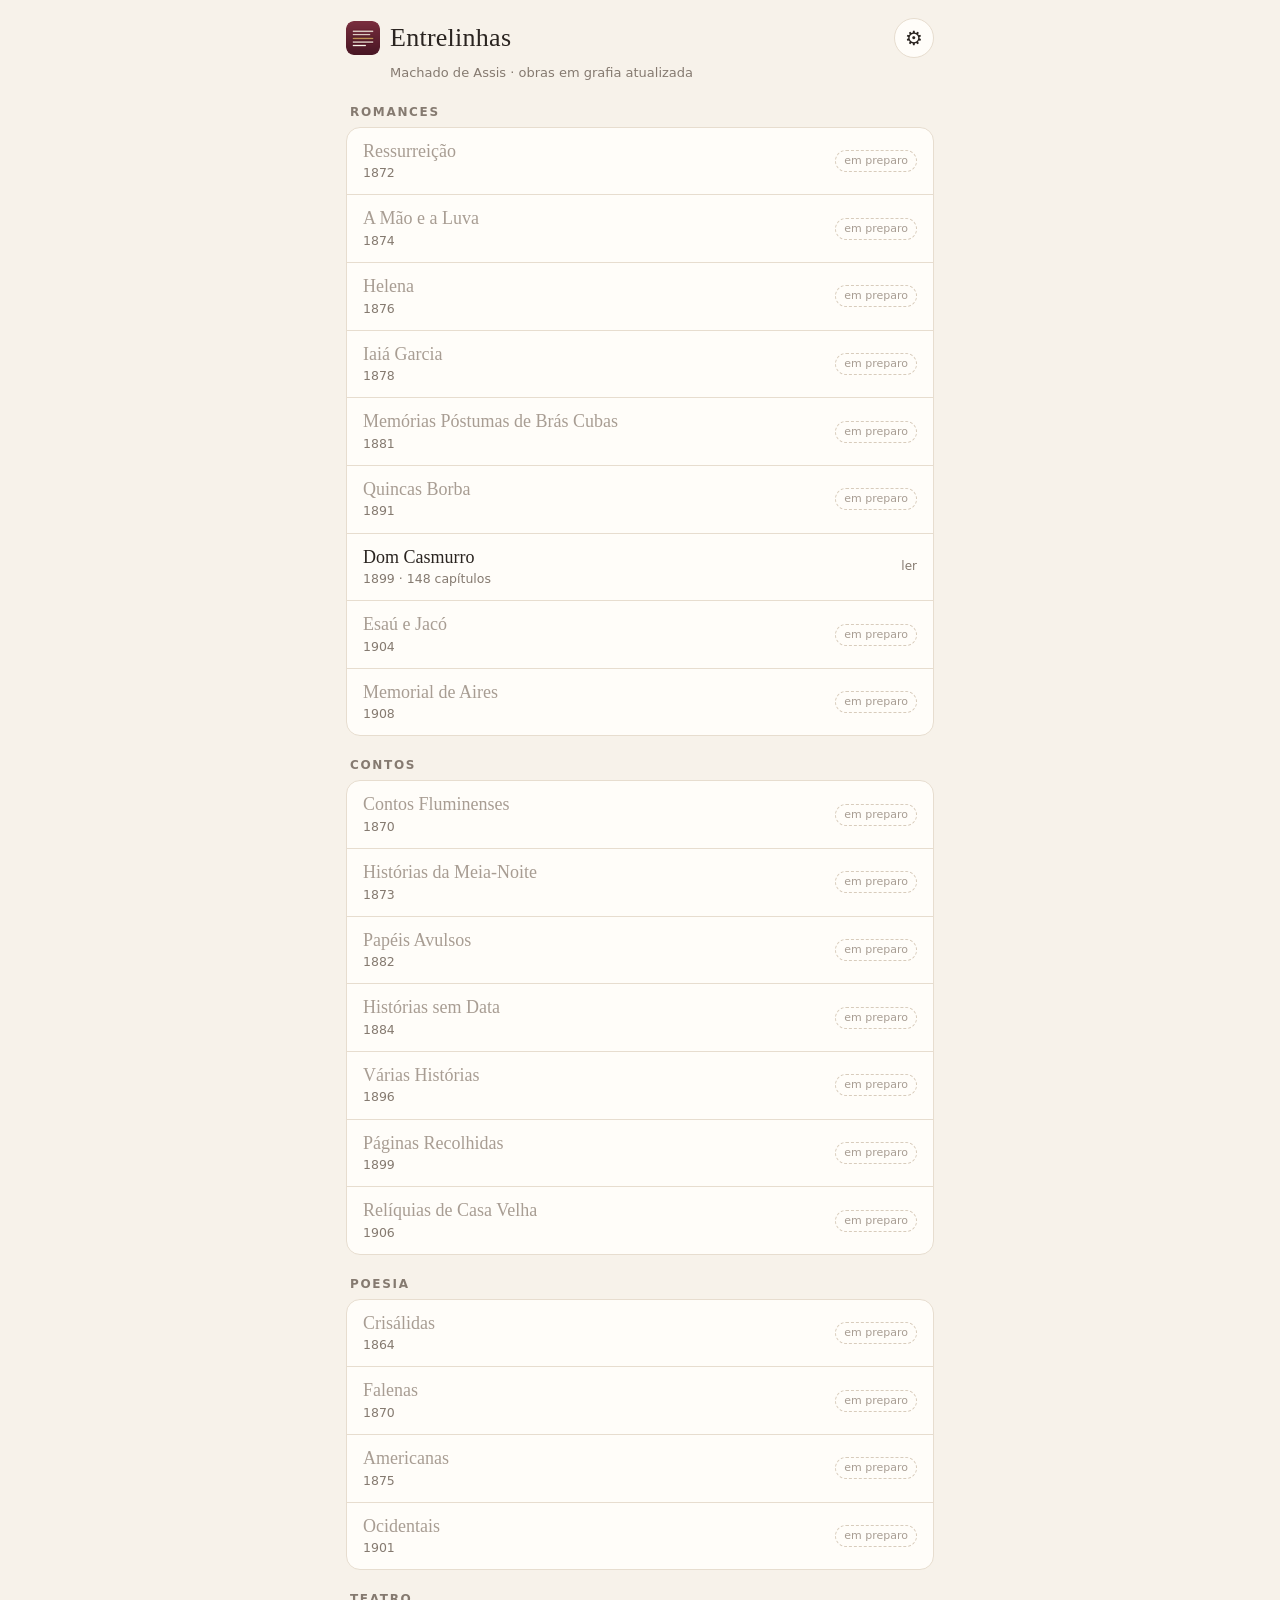
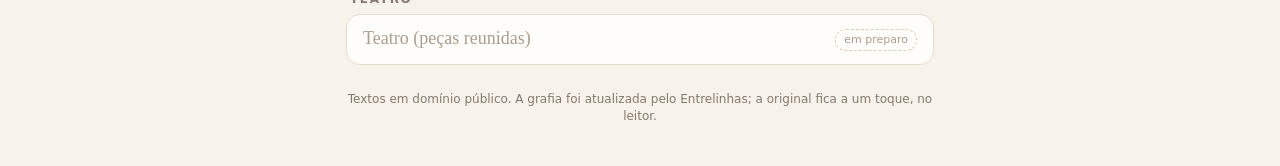
==== index.html @ 1a3f2569 "Entrelinhas 1.0 com Dom Casmurro" ====
<!DOCTYPE html>
<html lang="pt-BR">
<head>
<meta charset="UTF-8">
<meta name="viewport" content="width=device-width, initial-scale=1, viewport-fit=cover">
<meta name="apple-mobile-web-app-capable" content="yes">
<meta name="mobile-web-app-capable" content="yes">
<meta name="apple-mobile-web-app-title" content="Entrelinhas">
<meta name="apple-mobile-web-app-status-bar-style" content="default">
<meta name="theme-color" content="#6e2a3a">
<link rel="apple-touch-icon" href="icons/app-180.png">
<link rel="icon" href="icons/icon32.png">
<link rel="manifest" href="manifest.webmanifest">
<title>Entrelinhas</title>
<link rel="stylesheet" href="home.css">
</head>
<body>
<main>
  <header class="head">
    <h1><img class="logo" src="icons/icon48.png" alt="">Entrelinhas</h1>
    <a class="icon" href="options.html" title="Ajustes" aria-label="Ajustes">⚙</a>
  </header>
  <p class="sub">Machado de Assis · obras em grafia atualizada</p>

  <section id="cont" class="cont" hidden>
    <div class="label">Continuar lendo</div>
    <div class="ctitle" id="contTitle"></div>
    <div class="cwhere" id="contWhere"></div>
    <div class="bar"><div id="contBar"></div></div>
    <button id="contBtn" class="primary">Continuar</button>
  </section>

  <div id="shelves"></div>
  <p class="foot">Textos em domínio público. A grafia foi atualizada pelo Entrelinhas; a original fica a um toque, no leitor.</p>
</main>
<script src="web-shim.js"></script>
<script src="i18n.js"></script>
<script src="lang/pt.js"></script>
<script src="library.js"></script>
<script src="home.js"></script>
</body>
</html>
---- home.css ----
:root { --bg: #f7f2ea; --card: #fffdf9; --fg: #2a2420; --muted: #857a70; --accent: #7b2e3e; --rule: #e7ddcf; --gold: #c99a45; }
* { box-sizing: border-box; }
html { -webkit-text-size-adjust: 100%; -webkit-tap-highlight-color: transparent; }
body { margin: 0; background: var(--bg); color: var(--fg); font: 15px/1.45 system-ui, -apple-system, "Segoe UI", sans-serif; }
main { max-width: 620px; margin: 0 auto; padding: calc(18px + env(safe-area-inset-top)) 16px calc(28px + env(safe-area-inset-bottom)); }
.head { display: flex; justify-content: space-between; align-items: center; }
h1 { display: flex; align-items: center; gap: 10px; margin: 0; font: 400 26px "Iowan Old Style", "Palatino Linotype", Palatino, Georgia, serif; letter-spacing: .01em; }
.logo { width: 34px; height: 34px; border-radius: 8px; }
.icon { text-decoration: none; color: var(--fg); font-size: 20px; border: 1px solid var(--rule); border-radius: 50%; width: 40px; height: 40px; display: inline-flex; align-items: center; justify-content: center; background: var(--card); }
.sub { margin: 6px 0 18px 44px; color: var(--muted); font-size: 13px; }
.label { font-size: 11px; text-transform: uppercase; letter-spacing: .12em; color: var(--accent); font-weight: 700; }
.cont { background: var(--card); border: 1px solid var(--rule); border-radius: 16px; padding: 16px 18px 18px; margin-bottom: 22px; box-shadow: 0 1px 3px rgba(60, 30, 20, .06); }
.ctitle { font: 400 24px/1.2 "Iowan Old Style", "Palatino Linotype", Palatino, Georgia, serif; margin: 6px 0 2px; }
.cwhere { color: var(--muted); font-size: 14px; }
.bar { height: 5px; background: #eadfce; border-radius: 3px; margin: 12px 0 14px; overflow: hidden; }
.bar div { height: 100%; width: 0; background: linear-gradient(90deg, var(--accent), #a8495b); border-radius: 3px; }
button { font: inherit; cursor: pointer; border-radius: 10px; border: 1px solid var(--rule); background: var(--card); color: var(--fg); padding: 9px 14px; }
button.primary { background: var(--accent); border-color: var(--accent); color: #fff; font-weight: 600; width: 100%; padding: 11px; }
h2 { font: 600 12px system-ui, sans-serif; text-transform: uppercase; letter-spacing: .14em; color: var(--muted); margin: 22px 4px 8px; }
.shelf { background: var(--card); border: 1px solid var(--rule); border-radius: 14px; overflow: hidden; }
.work { display: flex; align-items: center; gap: 12px; width: 100%; text-align: left; border: 0; border-radius: 0; padding: 12px 16px; background: none; }
.work + .work { border-top: 1px solid var(--rule); }
.work:not(:disabled):hover { background: #f6efe4; }
.work:disabled { cursor: default; }
.wt { flex: 1; min-width: 0; }
.wname { font: 400 18px/1.25 "Iowan Old Style", "Palatino Linotype", Palatino, Georgia, serif; }
.work:disabled .wname { color: #a89d93; }
.wmeta { font-size: 12.5px; color: var(--muted); margin-top: 2px; }
.wstat { flex: none; font-size: 12px; color: var(--muted); text-align: right; }
.wstat.on { color: var(--accent); font-weight: 600; }
.ring { --p: 0; width: 34px; height: 34px; border-radius: 50%; flex: none; background: conic-gradient(var(--accent) calc(var(--p) * 1%), #eadfce 0); display: grid; place-items: center; }
.ring::after { content: ""; width: 26px; height: 26px; border-radius: 50%; background: var(--card); }
.soon { font-size: 11px; color: #a89d93; border: 1px dashed #d8ccbc; border-radius: 999px; padding: 2px 8px; flex: none; }
.foot { color: var(--muted); font-size: 12px; text-align: center; margin-top: 26px; }
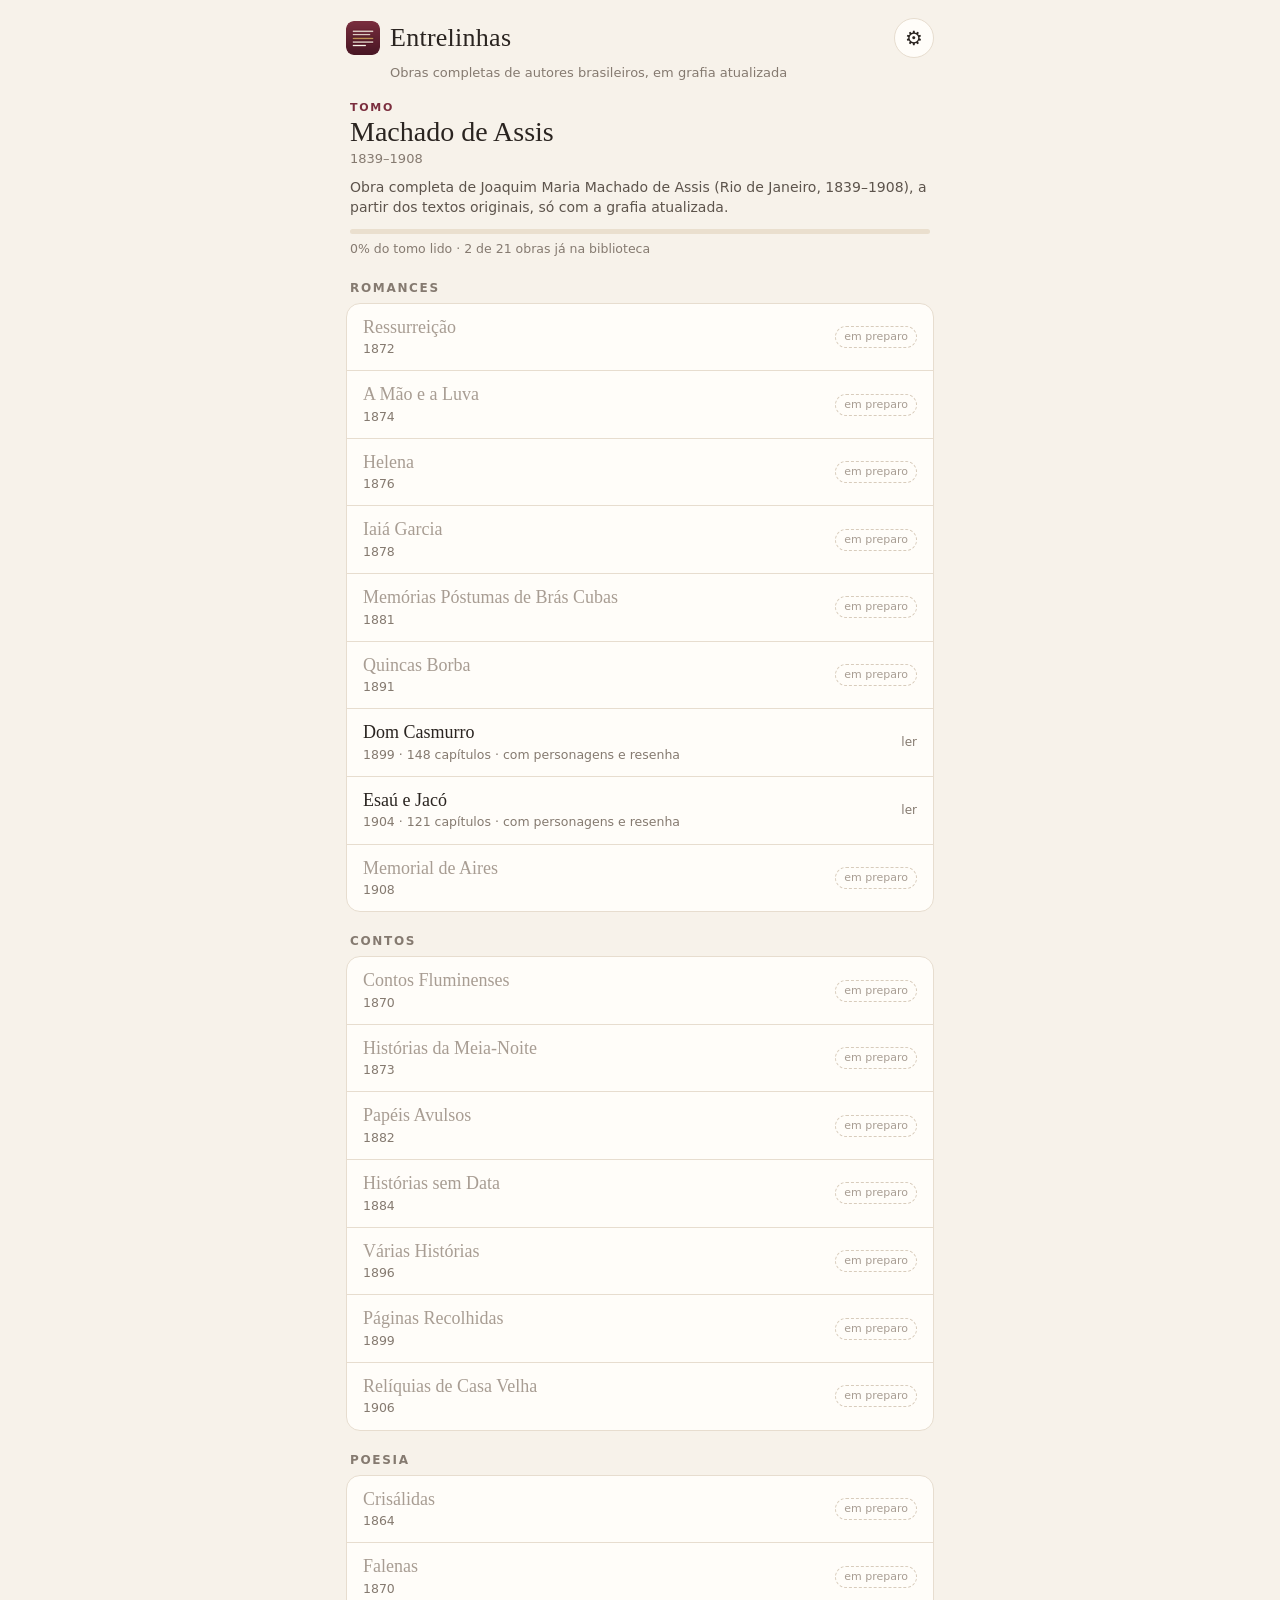
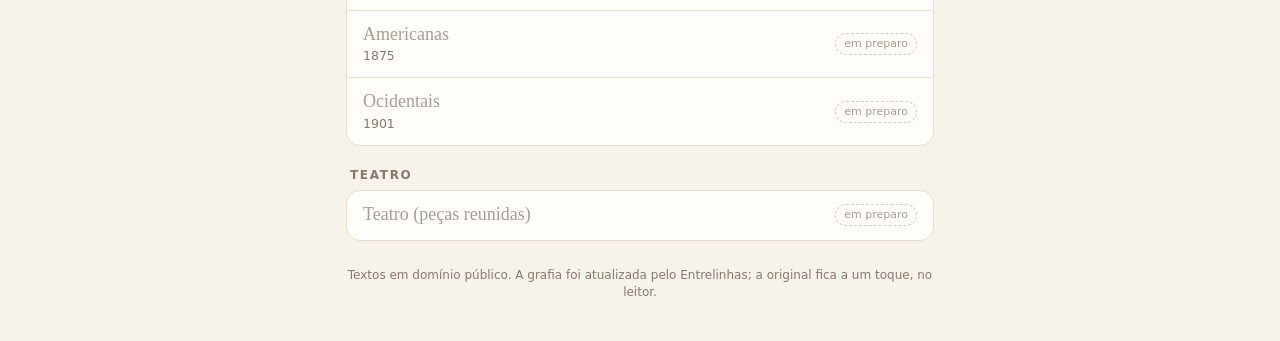
==== commit 9dcb3a6f: "Entrelinhas 1.4.0" ====
--- a/index.html
+++ b/index.html
@@ -20,7 +20,7 @@
     <h1><img class="logo" src="icons/icon48.png" alt="">Entrelinhas</h1>
     <a class="icon" href="options.html" title="Ajustes" aria-label="Ajustes">⚙</a>
   </header>
-  <p class="sub">Machado de Assis · obras em grafia atualizada</p>
+  <p class="sub">Obras completas de autores brasileiros, em grafia atualizada</p>
 
   <section id="cont" class="cont" hidden>
     <div class="label">Continuar lendo</div>
@@ -30,6 +30,8 @@
     <button id="contBtn" class="primary">Continuar</button>
   </section>
 
+  <nav id="tomoTabs" class="tomotabs" hidden></nav>
+  <section id="tomoHead" class="tomohead"></section>
   <div id="shelves"></div>
   <p class="foot">Textos em domínio público. A grafia foi atualizada pelo Entrelinhas; a original fica a um toque, no leitor.</p>
 </main>
--- a/home.css
+++ b/home.css
@@ -32,3 +32,14 @@
 .ring::after { content: ""; width: 26px; height: 26px; border-radius: 50%; background: var(--card); }
 .soon { font-size: 11px; color: #a89d93; border: 1px dashed #d8ccbc; border-radius: 999px; padding: 2px 8px; flex: none; }
 .foot { color: var(--muted); font-size: 12px; text-align: center; margin-top: 26px; }
+.tomotabs { display: flex; gap: 6px; overflow-x: auto; margin: 0 0 12px; }
+.tomotab { flex: none; border-radius: 999px; padding: 7px 14px; font-size: 14px; }
+.tomotab.on { background: var(--accent); border-color: var(--accent); color: #fff; }
+.tomohead { margin: 6px 4px 4px; }
+.tlabel { font: 700 11px system-ui, sans-serif; letter-spacing: .16em; text-transform: uppercase; color: var(--accent); }
+.tname { font: 400 28px/1.15 "Iowan Old Style", "Palatino Linotype", Palatino, Georgia, serif; margin-top: 2px; }
+.tlife { color: var(--muted); font-size: 13px; margin-top: 2px; }
+.tintro { color: #5d544c; font-size: 14px; margin: 8px 0 0; }
+.tomohead .bar { margin: 12px 0 6px; }
+.tstat { color: var(--muted); font-size: 12.5px; }
+.tomotabs[hidden] { display: none; }
